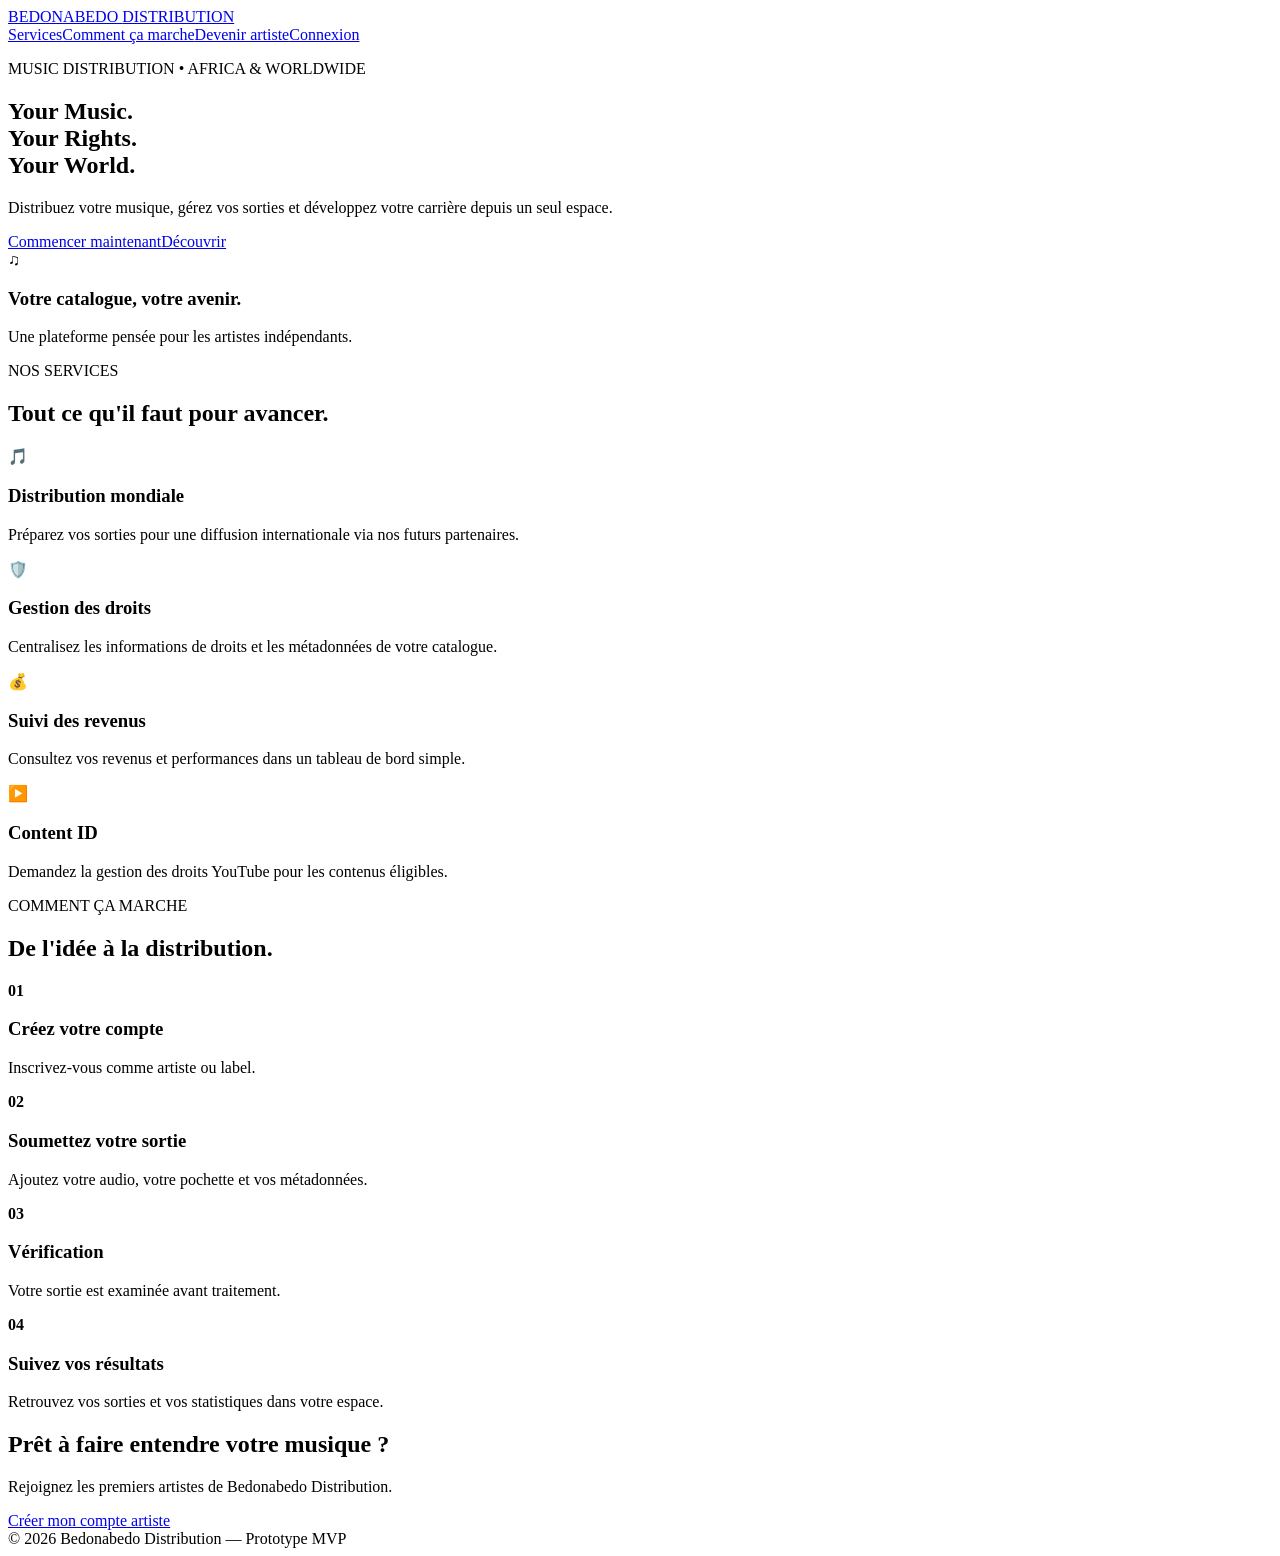
==== index.html @ 7998fe40 "Add files via upload" ====
<!doctype html>
<html lang="fr">
<head>
<meta charset="utf-8"><meta name="viewport" content="width=device-width,initial-scale=1">
<title>Bedonabedo Distribution</title><link rel="stylesheet" href="css/style.css">
</head>
<body>
<header class="nav"><a class="brand" href="index.html">BEDONABEDO <span>DISTRIBUTION</span></a>
<nav><a href="#services">Services</a><a href="#how">Comment ça marche</a><a href="register.html">Devenir artiste</a><a href="login.html" class="btn small">Connexion</a></nav></header>
<main>
<section class="hero"><div><p class="eyebrow">MUSIC DISTRIBUTION • AFRICA & WORLDWIDE</p><h1>Your Music.<br><span>Your Rights.</span><br>Your World.</h1><p class="lead">Distribuez votre musique, gérez vos sorties et développez votre carrière depuis un seul espace.</p><div class="actions"><a class="btn" href="register.html">Commencer maintenant</a><a class="btn ghost" href="#how">Découvrir</a></div></div><div class="hero-card"><div class="disc">♫</div><h3>Votre catalogue, votre avenir.</h3><p>Une plateforme pensée pour les artistes indépendants.</p></div></section>
<section id="services" class="section"><p class="eyebrow">NOS SERVICES</p><h2>Tout ce qu'il faut pour avancer.</h2><div class="grid">
<article><b>🎵</b><h3>Distribution mondiale</h3><p>Préparez vos sorties pour une diffusion internationale via nos futurs partenaires.</p></article>
<article><b>🛡️</b><h3>Gestion des droits</h3><p>Centralisez les informations de droits et les métadonnées de votre catalogue.</p></article>
<article><b>💰</b><h3>Suivi des revenus</h3><p>Consultez vos revenus et performances dans un tableau de bord simple.</p></article>
<article><b>▶️</b><h3>Content ID</h3><p>Demandez la gestion des droits YouTube pour les contenus éligibles.</p></article>
</div></section>
<section id="how" class="section alt"><p class="eyebrow">COMMENT ÇA MARCHE</p><h2>De l'idée à la distribution.</h2><div class="steps"><div><strong>01</strong><h3>Créez votre compte</h3><p>Inscrivez-vous comme artiste ou label.</p></div><div><strong>02</strong><h3>Soumettez votre sortie</h3><p>Ajoutez votre audio, votre pochette et vos métadonnées.</p></div><div><strong>03</strong><h3>Vérification</h3><p>Votre sortie est examinée avant traitement.</p></div><div><strong>04</strong><h3>Suivez vos résultats</h3><p>Retrouvez vos sorties et vos statistiques dans votre espace.</p></div></div></section>
<section class="cta"><h2>Prêt à faire entendre votre musique ?</h2><p>Rejoignez les premiers artistes de Bedonabedo Distribution.</p><a class="btn" href="register.html">Créer mon compte artiste</a></section>
</main><footer>© 2026 Bedonabedo Distribution — Prototype MVP</footer>
</body></html>
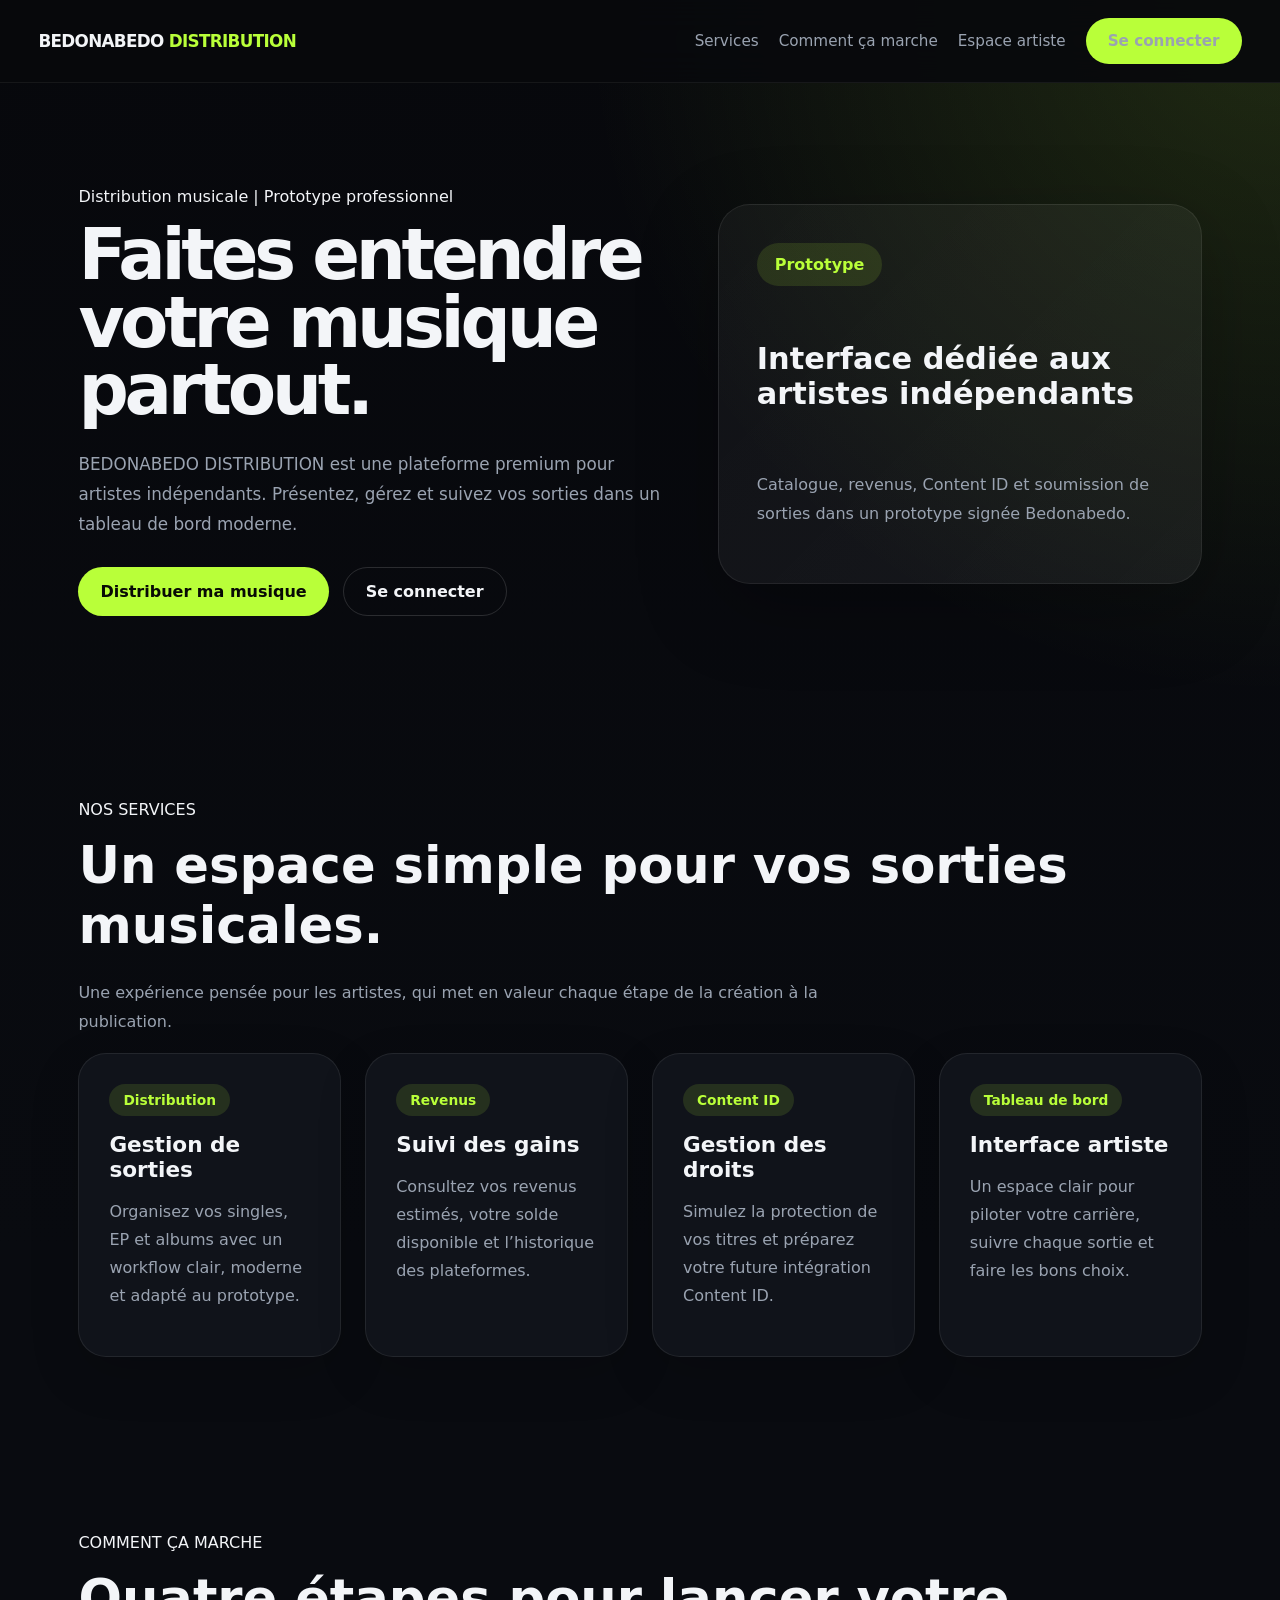
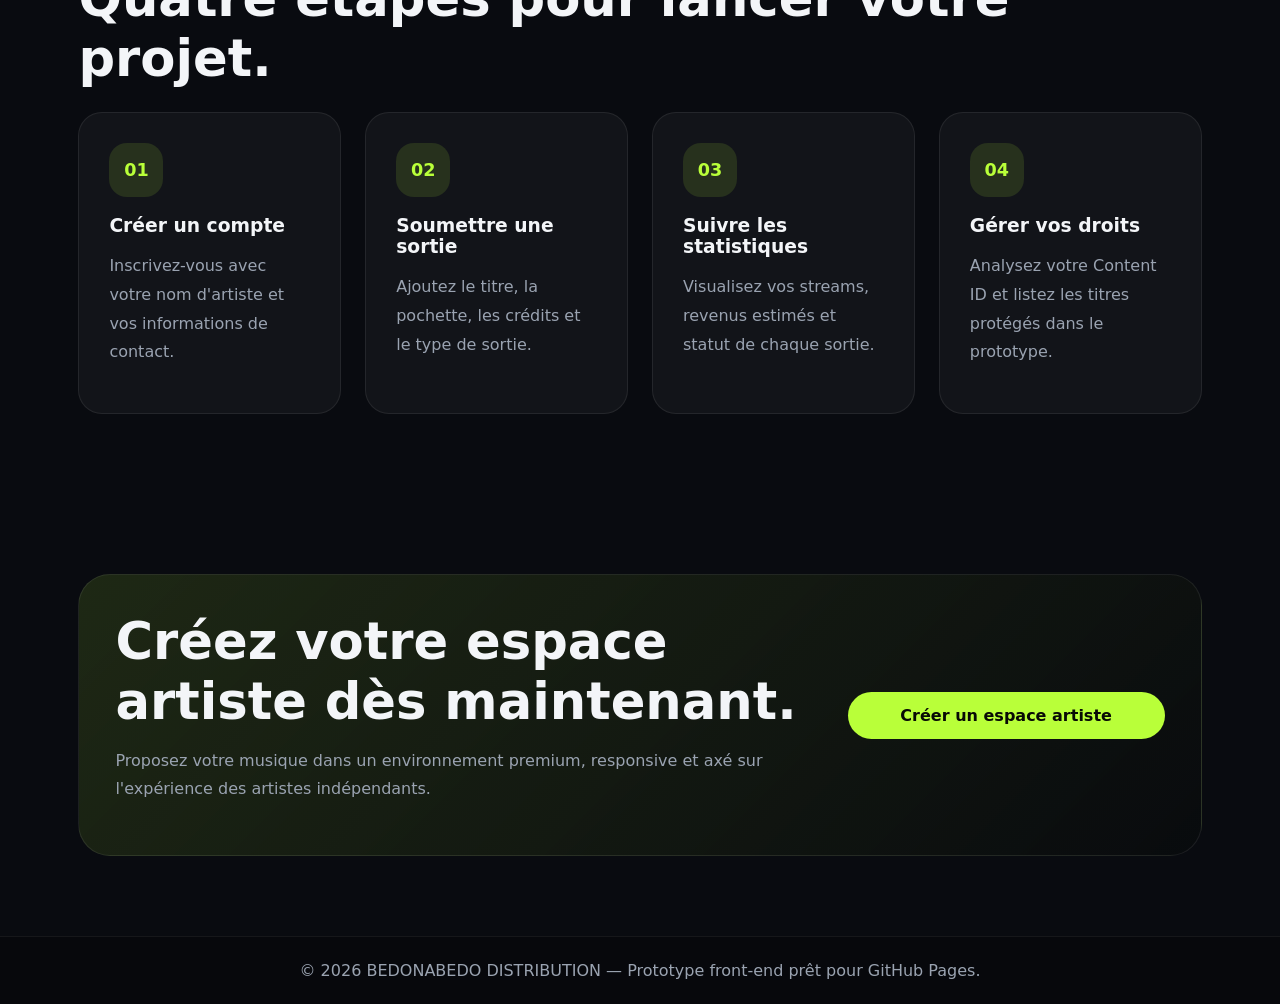
==== commit afb7d62c: "Refactor site for GitHub Pages: add css/style.css, modernize pages and prototype design" ====
--- a/index.html
+++ b/index.html
@@ -1,21 +1,108 @@
 <!doctype html>
 <html lang="fr">
 <head>
-<meta charset="utf-8"><meta name="viewport" content="width=device-width,initial-scale=1">
-<title>Bedonabedo Distribution</title><link rel="stylesheet" href="css/style.css">
+  <meta charset="utf-8">
+  <meta name="viewport" content="width=device-width,initial-scale=1">
+  <title>Bedonabedo Distribution</title>
+  <link rel="stylesheet" href="css/style.css">
 </head>
 <body>
-<header class="nav"><a class="brand" href="index.html">BEDONABEDO <span>DISTRIBUTION</span></a>
-<nav><a href="#services">Services</a><a href="#how">Comment ça marche</a><a href="register.html">Devenir artiste</a><a href="login.html" class="btn small">Connexion</a></nav></header>
-<main>
-<section class="hero"><div><p class="eyebrow">MUSIC DISTRIBUTION • AFRICA & WORLDWIDE</p><h1>Your Music.<br><span>Your Rights.</span><br>Your World.</h1><p class="lead">Distribuez votre musique, gérez vos sorties et développez votre carrière depuis un seul espace.</p><div class="actions"><a class="btn" href="register.html">Commencer maintenant</a><a class="btn ghost" href="#how">Découvrir</a></div></div><div class="hero-card"><div class="disc">♫</div><h3>Votre catalogue, votre avenir.</h3><p>Une plateforme pensée pour les artistes indépendants.</p></div></section>
-<section id="services" class="section"><p class="eyebrow">NOS SERVICES</p><h2>Tout ce qu'il faut pour avancer.</h2><div class="grid">
-<article><b>🎵</b><h3>Distribution mondiale</h3><p>Préparez vos sorties pour une diffusion internationale via nos futurs partenaires.</p></article>
-<article><b>🛡️</b><h3>Gestion des droits</h3><p>Centralisez les informations de droits et les métadonnées de votre catalogue.</p></article>
-<article><b>💰</b><h3>Suivi des revenus</h3><p>Consultez vos revenus et performances dans un tableau de bord simple.</p></article>
-<article><b>▶️</b><h3>Content ID</h3><p>Demandez la gestion des droits YouTube pour les contenus éligibles.</p></article>
-</div></section>
-<section id="how" class="section alt"><p class="eyebrow">COMMENT ÇA MARCHE</p><h2>De l'idée à la distribution.</h2><div class="steps"><div><strong>01</strong><h3>Créez votre compte</h3><p>Inscrivez-vous comme artiste ou label.</p></div><div><strong>02</strong><h3>Soumettez votre sortie</h3><p>Ajoutez votre audio, votre pochette et vos métadonnées.</p></div><div><strong>03</strong><h3>Vérification</h3><p>Votre sortie est examinée avant traitement.</p></div><div><strong>04</strong><h3>Suivez vos résultats</h3><p>Retrouvez vos sorties et vos statistiques dans votre espace.</p></div></div></section>
-<section class="cta"><h2>Prêt à faire entendre votre musique ?</h2><p>Rejoignez les premiers artistes de Bedonabedo Distribution.</p><a class="btn" href="register.html">Créer mon compte artiste</a></section>
-</main><footer>© 2026 Bedonabedo Distribution — Prototype MVP</footer>
-</body></html>+  <header class="site-header">
+    <a class="brand" href="index.html">BEDONABEDO <span>DISTRIBUTION</span></a>
+    <nav class="site-nav">
+      <a href="#services">Services</a>
+      <a href="#how">Comment ça marche</a>
+      <a href="register.html">Espace artiste</a>
+      <a class="btn" href="login.html">Se connecter</a>
+    </nav>
+  </header>
+
+  <main>
+    <section class="hero page">
+      <div class="hero-copy">
+        <p class="small">Distribution musicale | Prototype professionnel</p>
+        <h1>Faites entendre votre musique partout.</h1>
+        <p class="lead">BEDONABEDO DISTRIBUTION est une plateforme premium pour artistes indépendants. Présentez, gérez et suivez vos sorties dans un tableau de bord moderne.</p>
+        <div class="hero-actions">
+          <a class="btn" href="register.html">Distribuer ma musique</a>
+          <a class="btn ghost" href="login.html">Se connecter</a>
+        </div>
+      </div>
+      <div class="hero-card">
+        <span class="chip">Prototype</span>
+        <h3>Interface dédiée aux artistes indépendants</h3>
+        <p>Catalogue, revenus, Content ID et soumission de sorties dans un prototype signée Bedonabedo.</p>
+      </div>
+    </section>
+
+    <section id="services" class="section page">
+      <p class="small">NOS SERVICES</p>
+      <h2>Un espace simple pour vos sorties musicales.</h2>
+      <p class="lead">Une expérience pensée pour les artistes, qui met en valeur chaque étape de la création à la publication.</p>
+      <div class="grid">
+        <div class="card">
+          <span class="badge">Distribution</span>
+          <h3>Gestion de sorties</h3>
+          <p>Organisez vos singles, EP et albums avec un workflow clair, moderne et adapté au prototype.</p>
+        </div>
+        <div class="card">
+          <span class="badge">Revenus</span>
+          <h3>Suivi des gains</h3>
+          <p>Consultez vos revenus estimés, votre solde disponible et l’historique des plateformes.</p>
+        </div>
+        <div class="card">
+          <span class="badge">Content ID</span>
+          <h3>Gestion des droits</h3>
+          <p>Simulez la protection de vos titres et préparez votre future intégration Content ID.</p>
+        </div>
+        <div class="card">
+          <span class="badge">Tableau de bord</span>
+          <h3>Interface artiste</h3>
+          <p>Un espace clair pour piloter votre carrière, suivre chaque sortie et faire les bons choix.</p>
+        </div>
+      </div>
+    </section>
+
+    <section id="how" class="section page">
+      <p class="small">COMMENT ÇA MARCHE</p>
+      <h2>Quatre étapes pour lancer votre projet.</h2>
+      <div class="steps">
+        <div class="step">
+          <strong>01</strong>
+          <h3>Créer un compte</h3>
+          <p>Inscrivez-vous avec votre nom d'artiste et vos informations de contact.</p>
+        </div>
+        <div class="step">
+          <strong>02</strong>
+          <h3>Soumettre une sortie</h3>
+          <p>Ajoutez le titre, la pochette, les crédits et le type de sortie.</p>
+        </div>
+        <div class="step">
+          <strong>03</strong>
+          <h3>Suivre les statistiques</h3>
+          <p>Visualisez vos streams, revenus estimés et statut de chaque sortie.</p>
+        </div>
+        <div class="step">
+          <strong>04</strong>
+          <h3>Gérer vos droits</h3>
+          <p>Analysez votre Content ID et listez les titres protégés dans le prototype.</p>
+        </div>
+      </div>
+    </section>
+
+    <section class="section page">
+      <div class="cta-banner">
+        <div>
+          <h2>Créez votre espace artiste dès maintenant.</h2>
+          <p>Proposez votre musique dans un environnement premium, responsive et axé sur l'expérience des artistes indépendants.</p>
+        </div>
+        <a class="button" href="register.html">Créer un espace artiste</a>
+      </div>
+    </section>
+  </main>
+
+  <footer class="site-footer">
+    © 2026 BEDONABEDO DISTRIBUTION — Prototype front-end prêt pour GitHub Pages.
+  </footer>
+</body>
+</html>
--- a/css/style.css
+++ b/css/style.css
@@ -0,0 +1,518 @@
+:root {
+  --bg: #050608;
+  --surface: #10131a;
+  --surface-strong: #161a22;
+  --surface-soft: #12151b;
+  --text: #f3f5f8;
+  --muted: #9aa3b1;
+  --border: rgba(255,255,255,.08);
+  --accent: #b9ff39;
+  --accent-strong: #97d904;
+  --shadow: 0 24px 80px rgba(0,0,0,.25);
+}
+* {
+  box-sizing: border-box;
+}
+html {
+  scroll-behavior: smooth;
+}
+body {
+  margin: 0;
+  min-height: 100vh;
+  font-family: Inter, system-ui, -apple-system, BlinkMacSystemFont, "Segoe UI", sans-serif;
+  background: radial-gradient(circle at top right, rgba(185,255,57,.14), transparent 24%),
+    linear-gradient(180deg, #07080c 0%, #090b10 48%, #090b10 100%);
+  color: var(--text);
+}
+a {
+  color: inherit;
+  text-decoration: none;
+}
+img {
+  max-width: 100%;
+  display: block;
+}
+button,
+input,
+select,
+textarea {
+  font: inherit;
+}
+button {
+  border: 0;
+  cursor: pointer;
+}
+.page {
+  width: min(1200px, calc(100% - 32px));
+  margin: 0 auto;
+}
+.site-header,
+.site-footer {
+  width: 100%;
+  position: sticky;
+  left: 0;
+  backdrop-filter: blur(18px);
+  background: rgba(8,9,12,.92);
+  z-index: 10;
+}
+.site-header {
+  top: 0;
+  display: flex;
+  align-items: center;
+  justify-content: space-between;
+  gap: 24px;
+  padding: 18px clamp(18px, 3vw, 48px);
+  border-bottom: 1px solid rgba(255,255,255,.06);
+}
+.brand {
+  font-size: 1.05rem;
+  font-weight: 800;
+  letter-spacing: -.04em;
+}
+.brand span {
+  color: var(--accent);
+  font-weight: 700;
+}
+.site-nav {
+  display: flex;
+  align-items: center;
+  gap: 20px;
+  flex-wrap: wrap;
+}
+.site-nav a {
+  color: var(--muted);
+  font-size: 0.95rem;
+  transition: color .2s ease;
+}
+.site-nav a:hover,
+.site-nav a.active {
+  color: var(--text);
+}
+.btn,
+.button {
+  display: inline-flex;
+  align-items: center;
+  justify-content: center;
+  gap: 8px;
+  background: var(--accent);
+  color: #080a05;
+  padding: 14px 22px;
+  border-radius: 999px;
+  font-weight: 700;
+  transition: transform .22s ease, background .22s ease, box-shadow .22s ease;
+}
+.btn:hover,
+.button:hover {
+  transform: translateY(-1px);
+  background: var(--accent-strong);
+  box-shadow: 0 18px 40px rgba(185,255,57,.18);
+}
+.btn.ghost,
+.button.ghost {
+  background: transparent;
+  color: var(--text);
+  border: 1px solid rgba(255,255,255,.14);
+}
+.hero {
+  display: grid;
+  grid-template-columns: minmax(0, 1.1fr) minmax(300px, .9fr);
+  gap: 48px;
+  align-items: center;
+  padding: 88px clamp(18px, 3vw, 48px);
+}
+.hero-copy h1 {
+  margin: 0;
+  font-size: clamp(3rem, 5.5vw, 5.5rem);
+  line-height: 0.96;
+  letter-spacing: -.06em;
+}
+.hero-copy p.lead {
+  max-width: 700px;
+  margin: 24px 0;
+  color: var(--muted);
+  line-height: 1.8;
+  font-size: 1.05rem;
+}
+.hero-copy .hero-actions {
+  display: flex;
+  flex-wrap: wrap;
+  gap: 14px;
+  margin-top: 28px;
+}
+.hero-card {
+  background: linear-gradient(135deg, rgba(255,255,255,.04), rgba(255,255,255,.06));
+  border: 1px solid rgba(255,255,255,.08);
+  box-shadow: var(--shadow);
+  border-radius: 32px;
+  padding: 38px;
+  min-height: 380px;
+  display: flex;
+  flex-direction: column;
+  justify-content: space-between;
+}
+.hero-card .chip {
+  display: inline-flex;
+  align-items: center;
+  gap: 10px;
+  padding: 12px 18px;
+  border-radius: 999px;
+  background: rgba(185,255,57,.12);
+  color: var(--accent);
+  font-weight: 700;
+  width: fit-content;
+}
+.hero-card h3 {
+  margin: 28px 0 16px;
+  font-size: 1.9rem;
+}
+.hero-card p {
+  color: var(--muted);
+  line-height: 1.8;
+}
+.section {
+  padding: 80px clamp(18px, 3vw, 48px);
+}
+.section h2 {
+  margin: 12px 0 24px;
+  font-size: clamp(2.3rem, 4vw, 3.2rem);
+}
+.section p.lead,
+.section p.description {
+  color: var(--muted);
+  max-width: 760px;
+  line-height: 1.8;
+}
+.grid {
+  display: grid;
+  gap: 24px;
+  grid-template-columns: repeat(4, minmax(0, 1fr));
+}
+.card,
+.feature-card,
+.panel,
+.auth-card {
+  background: var(--surface);
+  border: 1px solid rgba(255,255,255,.08);
+  border-radius: 28px;
+  box-shadow: 0 18px 50px rgba(0,0,0,.16);
+}
+.card {
+  padding: 30px;
+}
+.card h3 {
+  margin: 16px 0 10px;
+  font-size: 1.35rem;
+}
+.card p {
+  color: var(--muted);
+  line-height: 1.75;
+}
+.card .badge {
+  display: inline-flex;
+  align-items: center;
+  padding: 8px 14px;
+  border-radius: 999px;
+  background: rgba(185,255,57,.12);
+  color: var(--accent);
+  font-weight: 700;
+  font-size: 0.86rem;
+}
+.steps {
+  display: grid;
+  gap: 24px;
+  grid-template-columns: repeat(4, minmax(0, 1fr));
+}
+.step {
+  background: rgba(255,255,255,.04);
+  border: 1px solid rgba(255,255,255,.08);
+  border-radius: 24px;
+  padding: 30px;
+  min-height: 260px;
+}
+.step strong {
+  display: inline-flex;
+  align-items: center;
+  justify-content: center;
+  width: 54px;
+  height: 54px;
+  border-radius: 18px;
+  background: rgba(185,255,57,.12);
+  color: var(--accent);
+  font-size: 1.1rem;
+  margin-bottom: 18px;
+}
+.step h3 {
+  margin: 0 0 12px;
+}
+.step p {
+  color: var(--muted);
+  line-height: 1.8;
+}
+.cta-banner {
+  display: grid;
+  grid-template-columns: minmax(0,1fr) minmax(260px, .45fr);
+  gap: 28px;
+  align-items: center;
+  background: linear-gradient(135deg, rgba(185,255,57,.12), rgba(9,11,14,.92));
+  border: 1px solid rgba(255,255,255,.08);
+  border-radius: 32px;
+  padding: 36px;
+}
+.cta-banner h2 {
+  margin: 0 0 14px;
+}
+.cta-banner p {
+  color: var(--muted);
+  max-width: 680px;
+  line-height: 1.75;
+}
+.site-footer {
+  padding: 24px clamp(18px, 3vw, 48px);
+  text-align: center;
+  color: var(--muted);
+  border-top: 1px solid rgba(255,255,255,.06);
+}
+.app {
+  display: grid;
+  grid-template-columns: 280px 1fr;
+  gap: 28px;
+  padding: 28px clamp(20px, 3vw, 48px);
+}
+.sidebar {
+  position: sticky;
+  top: 18px;
+  align-self: start;
+  display: flex;
+  flex-direction: column;
+  gap: 18px;
+  padding: 28px;
+  background: rgba(255,255,255,.03);
+  border: 1px solid rgba(255,255,255,.08);
+  border-radius: 32px;
+}
+.sidebar .brand {
+  margin-bottom: 12px;
+}
+.sidebar nav {
+  display: grid;
+  gap: 12px;
+}
+.sidebar a {
+  display: inline-flex;
+  align-items: center;
+  gap: 12px;
+  padding: 14px 18px;
+  border-radius: 18px;
+  color: var(--muted);
+  background: rgba(255,255,255,.02);
+  transition: background .2s ease, color .2s ease;
+}
+.sidebar a.active,
+.sidebar a:hover {
+  background: rgba(185,255,57,.12);
+  color: var(--text);
+}
+.dash {
+  display: flex;
+  flex-direction: column;
+  gap: 24px;
+}
+.top-bar {
+  display: flex;
+  align-items: flex-start;
+  justify-content: space-between;
+  gap: 18px;
+}
+.top-bar h1 {
+  margin: 0;
+  font-size: clamp(2rem, 3vw, 2.8rem);
+}
+.stats-grid {
+  display: grid;
+  gap: 20px;
+  grid-template-columns: repeat(4, minmax(0, 1fr));
+}
+.stat-card {
+  padding: 24px;
+  border-radius: 24px;
+  background: rgba(255,255,255,.04);
+  border: 1px solid rgba(255,255,255,.08);
+}
+.stat-card span {
+  color: var(--muted);
+}
+.stat-card strong {
+  display: block;
+  margin-top: 18px;
+  font-size: 2rem;
+}
+.panel {
+  padding: 28px;
+}
+.panel h2 {
+  margin-top: 0;
+}
+.panel .panel-header {
+  display: flex;
+  align-items: center;
+  justify-content: space-between;
+  gap: 16px;
+  margin-bottom: 24px;
+}
+.panel-table {
+  width: 100%;
+  border-collapse: collapse;
+}
+.panel-table th,
+.panel-table td {
+  padding: 16px 14px;
+  text-align: left;
+  border-bottom: 1px solid rgba(255,255,255,.06);
+}
+.panel-table th {
+  color: var(--muted);
+  font-weight: 600;
+}
+.panel-table tr:last-child td {
+  border-bottom: none;
+}
+.panel-table .status {
+  display: inline-flex;
+  padding: 8px 12px;
+  border-radius: 999px;
+  font-size: 0.85rem;
+  font-weight: 700;
+}
+.status.approved { background: rgba(41,181,0,.12); color: #b9ff39; }
+.status.pending { background: rgba(255,204,0,.12); color: #ffd84f; }
+.status.rejected { background: rgba(255,72,72,.12); color: #ff7474; }
+.table-card {
+  margin-top: 18px;
+  overflow: hidden;
+  border-radius: 28px;
+}
+.form {
+  display: grid;
+  gap: 20px;
+}
+.form label {
+  display: grid;
+  gap: 10px;
+  color: var(--text);
+  font-weight: 600;
+}
+.form input,
+.form select,
+.form textarea {
+  width: 100%;
+  padding: 16px 18px;
+  border: 1px solid rgba(255,255,255,.08);
+  border-radius: 18px;
+  background: rgba(255,255,255,.03);
+  color: var(--text);
+}
+.form textarea {
+  min-height: 140px;
+  resize: vertical;
+}
+.form .two {
+  display: grid;
+  gap: 20px;
+  grid-template-columns: repeat(2, minmax(0, 1fr));
+}
+.form .note {
+  color: var(--muted);
+  font-size: 0.95rem;
+}
+.auth-page {
+  min-height: calc(100vh - 114px);
+  display: grid;
+  place-items: center;
+  padding: 48px 24px;
+}
+.auth-card {
+  width: min(560px, 100%);
+  padding: 36px;
+}
+.auth-card h1 {
+  margin: 0 0 14px;
+  font-size: 2.3rem;
+}
+.auth-card p.description {
+  color: var(--muted);
+  margin: 0 0 26px;
+}
+.auth-card form {
+  display: grid;
+  gap: 18px;
+}
+.auth-card label {
+  display: grid;
+  gap: 10px;
+  color: var(--text);
+}
+.auth-card input {
+  width: 100%;
+  border: 1px solid rgba(255,255,255,.08);
+  background: rgba(255,255,255,.03);
+  border-radius: 16px;
+  padding: 16px 18px;
+  color: var(--text);
+}
+.auth-card .small {
+  color: var(--muted);
+  font-size: 0.96rem;
+}
+.auth-card .small a {
+  color: var(--accent);
+}
+.notice {
+  background: rgba(185,255,57,.08);
+  border: 1px solid rgba(185,255,57,.16);
+  color: var(--text);
+  padding: 18px 20px;
+  border-radius: 20px;
+}
+.empty-state {
+  text-align: center;
+  color: var(--muted);
+  padding: 48px 0;
+}
+.empty-state h3 {
+  margin: 16px 0 10px;
+}
+@media (max-width: 960px) {
+  .hero,
+  .app,
+  .cta-banner,
+  .stats-grid,
+  .steps {
+    grid-template-columns: 1fr;
+  }
+  .app {
+    padding: 20px 18px 40px;
+  }
+  .sidebar {
+    position: relative;
+    top: 0;
+  }
+  .form .two {
+    grid-template-columns: 1fr;
+  }
+}
+@media (max-width: 700px) {
+  .site-header {
+    flex-direction: column;
+    align-items: stretch;
+  }
+  .site-nav {
+    justify-content: center;
+  }
+  .hero h1 {
+    font-size: clamp(2.5rem, 10vw, 3.8rem);
+  }
+  .panel-table th,
+  .panel-table td {
+    padding: 14px 12px;
+  }
+}
